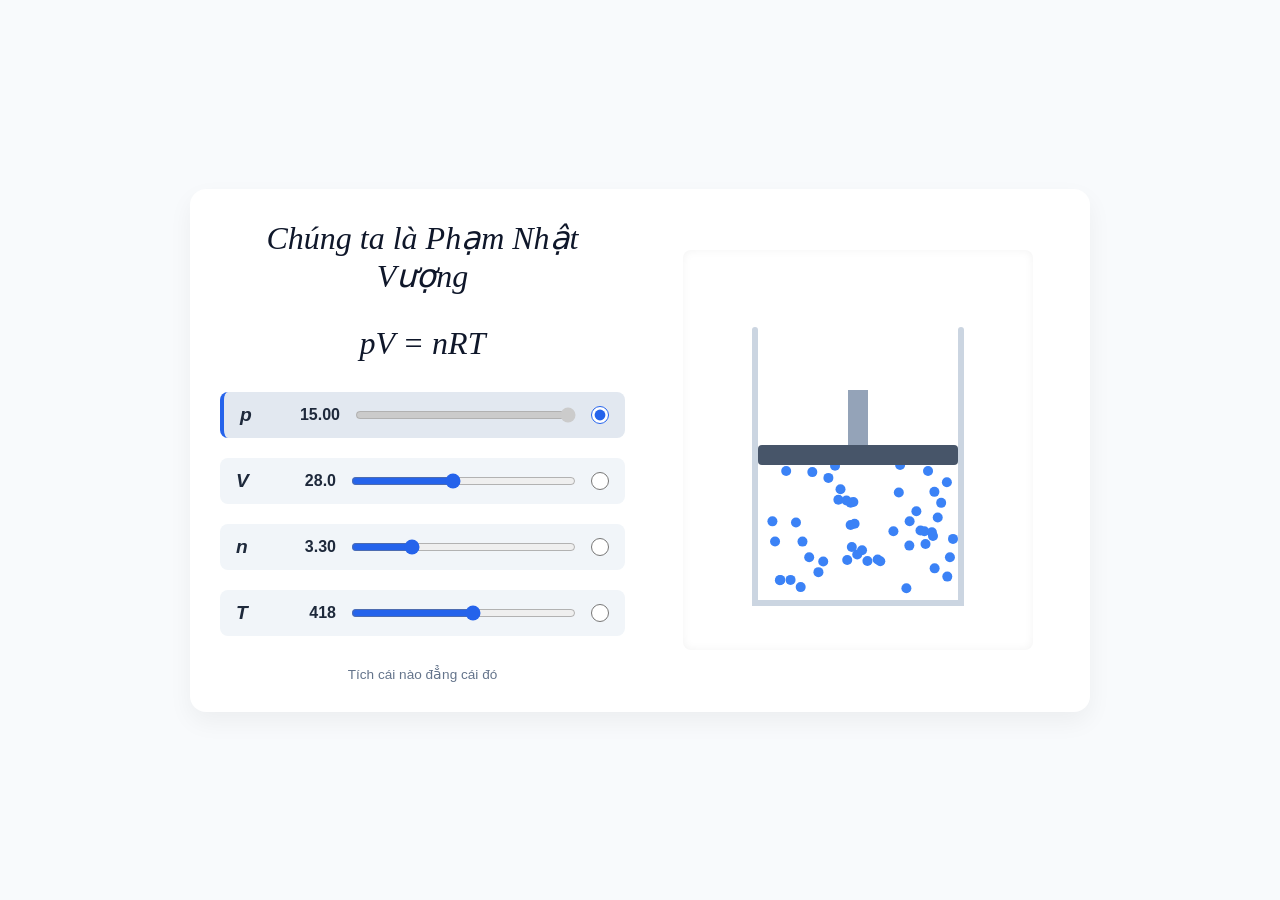
==== clapeyron.html @ 9c907bd5 "Create clapeyron.html" ====
<!DOCTYPE html>
<html lang="vi">
<head>
    <meta charset="UTF-8">
    <meta name="viewport" content="width=device-width, initial-scale=1.0">
    <title>Mô phỏng Phương trình Khí lí tưởng</title>
    <style>
        :root {
            --primary-color: #2563eb;
            --bg-color: #f8fafc;
            --panel-bg: #ffffff;
            --text-color: #1e293b;
        }

        * {
            box-sizing: border-box;
            margin: 0;
            padding: 0;
            font-family: 'Segoe UI', Tahoma, Geneva, Verdana, sans-serif;
        }

        body {
            background-color: var(--bg-color);
            color: var(--text-color);
            display: flex;
            justify-content: center;
            align-items: center;
            min-height: 100vh;
            padding: 20px;
        }

        .widget-container {
            background: var(--panel-bg);
            border-radius: 16px;
            box-shadow: 0 10px 25px rgba(0, 0, 0, 0.05);
            width: 100%;
            max-width: 900px;
            display: grid;
            grid-template-columns: 1fr 1fr;
            gap: 30px;
            padding: 30px;
        }

        @media (max-width: 768px) {
            .widget-container {
                grid-template-columns: 1fr;
            }
        }

        /* Thống số bên trái */
        .control-panel {
            display: flex;
            flex-direction: column;
            justify-content: center;
        }

        .equation {
            font-size: 2rem;
            text-align: center;
            margin-bottom: 30px;
            font-style: italic;
            font-family: 'Times New Roman', Times, serif;
            color: #0f172a;
        }

        .equation font {
            font-weight: bold;
        }

        .control-group {
            display: flex;
            align-items: center;
            margin-bottom: 20px;
            background: #f1f5f9;
            padding: 12px 16px;
            border-radius: 8px;
            position: relative;
        }

        .control-group.fixed {
            background: #e2e8f0;
            border-left: 4px solid var(--primary-color);
        }

        .param-label {
            width: 30px;
            font-size: 1.2rem;
            font-weight: bold;
            font-style: italic;
        }

        .param-value {
            width: 70px;
            font-size: 1rem;
            text-align: right;
            margin-right: 15px;
            font-weight: 600;
        }

        .slider-wrapper {
            flex-grow: 1;
            display: flex;
            align-items: center;
        }

        input[type="range"] {
            width: 100%;
            accent-color: var(--primary-color);
            cursor: pointer;
        }

        input[type="range"]:disabled {
            cursor: not-allowed;
            accent-color: #94a3b8;
        }

        .radio-select {
            margin-left: 15px;
            cursor: pointer;
            width: 18px;
            height: 18px;
            accent-color: var(--primary-color);
        }

        .note {
            font-size: 0.85rem;
            color: #64748b;
            margin-top: 10px;
            text-align: center;
        }

        /* Mô phỏng bên phải */
        .simulation-panel {
            display: flex;
            flex-direction: column;
            align-items: center;
            justify-content: center;
        }

        canvas {
            background: #fff;
            border-radius: 8px;
            box-shadow: inset 0 0 10px rgba(0,0,0,0.05);
        }
    </style>
</head>
<body>

<div class="widget-container">
    <div class="control-panel">
    
        <div class="equation">Chúng ta là Phạm Nhật Vượng</div>
        <div class="equation">pV = nRT</div>
       
        
        <div class="control-group" id="group-P">
            <span class="param-label">p</span>
            <span class="param-value" id="val-P">4.09</span>
            <div class="slider-wrapper">
                <input type="range" id="slide-P" min="1" max="15" step="0.01" value="4.09">
            </div>
            <input type="radio" name="fixed-param" class="radio-select" value="P" checked title="Tính đại lượng này">
        </div>

        <div class="control-group" id="group-V">
            <span class="param-label">V</span>
            <span class="param-value" id="val-V">28.0</span>
            <div class="slider-wrapper">
                <input type="range" id="slide-V" min="10" max="50" step="0.1" value="28.0">
            </div>
            <input type="radio" name="fixed-param" class="radio-select" value="V" title="Tính đại lượng này">
        </div>

        <div class="control-group" id="group-n">
            <span class="param-label">n</span>
            <span class="param-value" id="val-n">3.30</span>
            <div class="slider-wrapper">
                <input type="range" id="slide-n" min="1" max="10" step="0.1" value="3.30">
            </div>
            <input type="radio" name="fixed-param" class="radio-select" value="n" title="Tính đại lượng này">
        </div>

        <div class="control-group" id="group-T">
            <span class="param-label">T</span>
            <span class="param-value" id="val-T">418.0</span>
            <div class="slider-wrapper">
                <input type="range" id="slide-T" min="200" max="600" step="1" value="418.0">
            </div>
            <input type="radio" name="fixed-param" class="radio-select" value="T" title="Tính đại lượng này">
        </div>

        <div class="note">Tích cái nào đẳng cái đó </div>
    </div>

    <div class="simulation-panel">
        <canvas id="simCanvas" width="350" height="400"></canvas>
    </div>
</div>

<script>
    // Khởi tạo các phần tử DOM
    const sliders = {
        P: document.getElementById('slide-P'),
        V: document.getElementById('slide-V'),
        n: document.getElementById('slide-n'),
        T: document.getElementById('slide-T')
    };
    const values = {
        P: document.getElementById('val-P'),
        V: document.getElementById('val-V'),
        n: document.getElementById('val-n'),
        T: document.getElementById('val-T')
    };
    const groups = {
        P: document.getElementById('group-P'),
        V: document.getElementById('group-V'),
        n: document.getElementById('group-n'),
        T: document.getElementById('group-T')
    };
    
    const R = 8.31; // Hằng số khí lí tưởng
    let targetParam = 'P'; // Đại lượng sẽ tự động tính toán bằng phương trình

    // Cập nhật trạng thái kích hoạt/vô hiệu hóa slider dựa vào Radio được chọn
    function updateRadioState() {
        targetParam = document.querySelector('input[name="fixed-param"]:checked').value;
        
        Object.keys(sliders).forEach(key => {
            if (key === targetParam) {
                sliders[key].disabled = true;
                groups[key].classList.add('fixed');
            } else {
                sliders[key].disabled = false;
                groups[key].classList.remove('fixed');
            }
        });
        calculate();
    }

    // Tính toán giá trị dựa theo phương trình pV = nRT
    function calculate() {
        let p = parseFloat(sliders.P.value);
        let v = parseFloat(sliders.V.value);
        let n = parseFloat(sliders.n.value);
        let t = parseFloat(sliders.T.value);

        if (targetParam === 'P') {
            p = (n * R * t) / v;
            sliders.P.value = p.toFixed(2);
        } else if (targetParam === 'V') {
            v = (n * R * t) / p;
            sliders.V.value = v.toFixed(1);
        } else if (targetParam === 'n') {
            n = (p * v) / (R * t);
            sliders.n.value = n.toFixed(2);
        } else if (targetParam === 'T') {
            t = (p * v) / (n * R);
            sliders.T.value = t.toFixed(0);
        }

        // Hiển thị text số liệu ra màn hình
        values.P.innerText = parseFloat(sliders.P.value).toFixed(2);
        values.V.innerText = parseFloat(sliders.V.value).toFixed(1);
        values.n.innerText = parseFloat(sliders.n.value).toFixed(2);
        values.T.innerText = parseFloat(sliders.T.value).toFixed(0);

        // Cập nhật lại số lượng hạt tương ứng với n
        adjustParticleCount(Math.round(n * 15)); 
    }

    // Lắng nghe sự kiện thay đổi dữ liệu
    document.querySelectorAll('input[name="fixed-param"]').forEach(radio => {
        radio.addEventListener('change', updateRadioState);
    });

    Object.keys(sliders).forEach(key => {
        sliders[key].addEventListener('input', calculate);
    });


    // --- PHẦN ĐỒ HỌA MÔ PHỎNG (CANVAS) ---
    const canvas = document.getElementById('simCanvas');
    const ctx = canvas.getContext('2d');

    let particles = [];

    class Particle {
        constructor(x, y, pistonY) {
            this.x = x;
            this.y = y;
            // Tốc độ hạt phụ thuộc căn bậc hai của Nhiệt độ T (Động năng phân tử)
            const T = parseFloat(sliders.T.value);
            const speedMultiplier = Math.sqrt(T) * 0.15;
            
            const angle = Math.random() * Math.PI * 2;
            this.vx = Math.cos(angle) * speedMultiplier;
            this.vy = Math.sin(angle) * speedMultiplier;
            this.radius = 5;
        }

        update(pistonY, speedMultiplier) {
            // Chuẩn hóa vận tốc theo nhiệt độ thực tế liên tục
            const angle = Math.atan2(this.vy, this.vx);
            this.vx = Math.cos(angle) * speedMultiplier;
            this.vy = Math.sin(angle) * speedMultiplier;

            this.x += this.vx;
            this.y += this.vy;

            // Va chạm thành xilanh bên trái/phải
            if (this.x - this.radius < 75) {
                this.x = 75 + this.radius;
                this.vx *= -1;
            }
            if (this.x + this.radius > 275) {
                this.x = 275 - this.radius;
                this.vx *= -1;
            }
            // Va chạm đáy xilanh
            if (this.y + this.radius > 350) {
                this.y = 350 - this.radius;
                this.vy *= -1;
            }
            // Va chạm nắp Piston di động
            if (this.y - this.radius < pistonY) {
                this.y = pistonY + this.radius;
                this.vy *= -1;
            }
        }

        draw() {
            ctx.beginPath();
            ctx.arc(this.x, this.y, this.radius, 0, Math.PI * 2);
            ctx.fillStyle = '#3b82f6';
            ctx.fill();
            ctx.closePath();
        }
    }

    // Điều chỉnh tăng giảm số hạt mượt mà
    function adjustParticleCount(targetCount) {
        const currentV = parseFloat(sliders.V.value);
        // Chiều cao piston tỷ lệ nghịch với thể tích V
        const pistonY = 350 - (currentV * 5); 

        while (particles.length < targetCount) {
            const x = 75 + Math.random() * 200;
            const y = pistonY + 10 + Math.random() * (340 - pistonY - 10);
            particles.push(new Particle(x, y, pistonY));
        }
        while (particles.length > targetCount) {
            particles.pop();
        }
    }

    // Vòng lặp vẽ đồ họa hoạt cảnh liên tục
    function animate() {
        ctx.clearRect(0, 0, canvas.width, canvas.height);

        const currentV = parseFloat(sliders.V.value);
        const currentT = parseFloat(sliders.T.value);
        
        // Tính toán vị trí Piston dựa trên thể tích V (thể tích càng lớn piston càng cao)
        const pistonY = 350 - (currentV * 5); 
        const speedMultiplier = Math.sqrt(currentT) * 0.15; // Tốc độ hạt theo T

        // 1. Vẽ thành Xilanh (màu xám nhạt)
        ctx.strokeStyle = '#cbd5e1';
        ctx.lineWidth = 6;
        ctx.lineCap = 'round';
        ctx.beginPath();
        ctx.moveTo(72, 80);
        ctx.lineTo(72, 353);
        ctx.lineTo(278, 353);
        ctx.lineTo(278, 80);
        ctx.stroke();

        // 2. Cập nhật và vẽ các phân tử khí bên trong
        particles.forEach(p => {
            p.update(pistonY, speedMultiplier);
            p.draw();
        });

        // 3. Vẽ đĩa Piston chặn khí (Màu xám đậm)
        ctx.fillStyle = '#475569';
        ctx.beginPath();
        ctx.roundRect(75, pistonY - 15, 200, 20, 4);
        ctx.fill();

        // Vẽ tay cầm Piston kéo dài lên trên
        ctx.fillStyle = '#94a3b8';
        ctx.fillRect(165, pistonY - 70, 20, 55);

        requestAnimationFrame(animate);
    }

    // Khởi chạy ứng dụng ban đầu
    updateRadioState();
    animate();
</script>

</body>
</html>
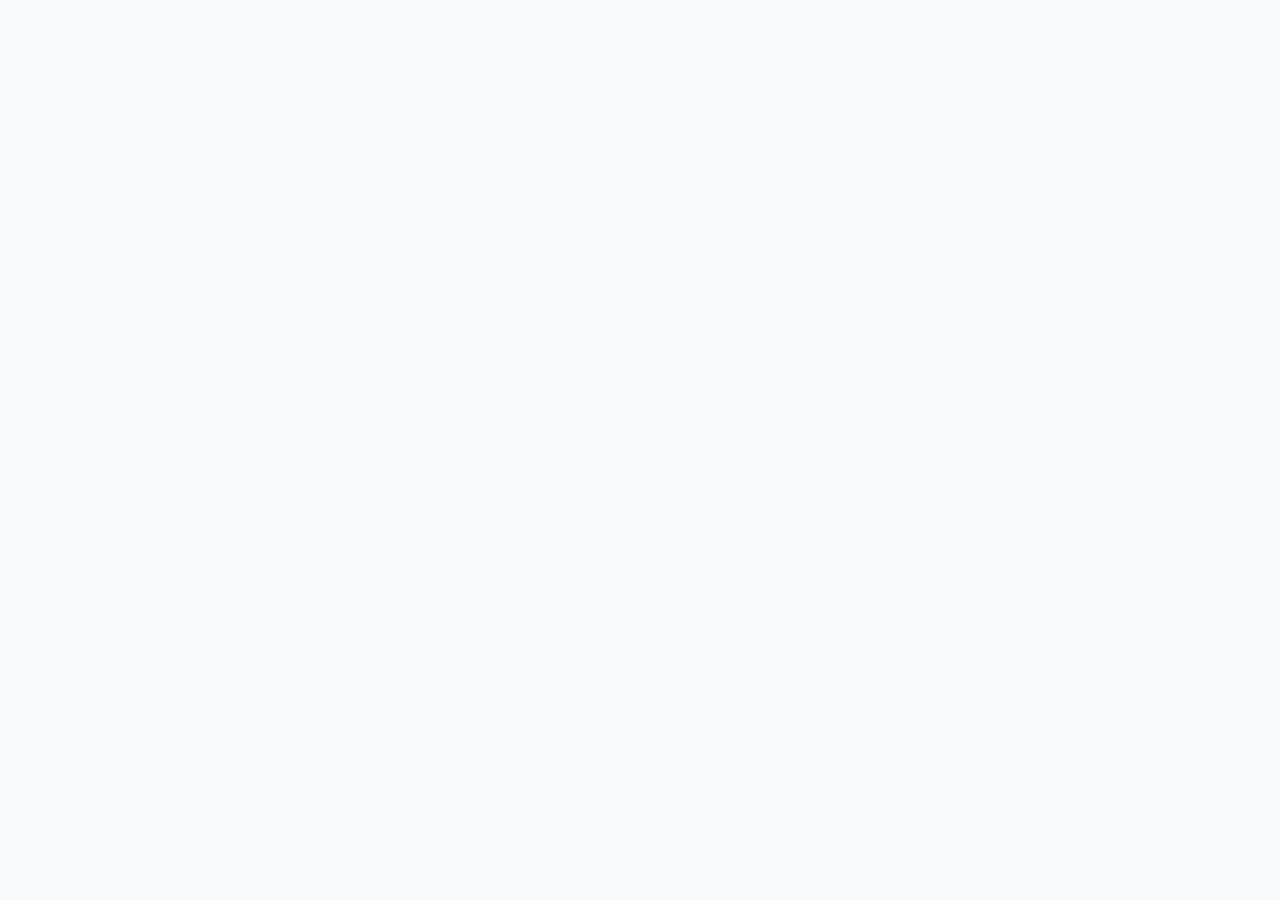
==== commit a64366db: "Update clapeyron.html" ====
--- a/clapeyron.html
+++ b/clapeyron.html
@@ -47,7 +47,6 @@
             }
         }
 
-        /* Thống số bên trái */
         .control-panel {
             display: flex;
             flex-direction: column;
@@ -67,337 +66,4 @@
             font-weight: bold;
         }
 
-        .control-group {
-            display: flex;
-            align-items: center;
-            margin-bottom: 20px;
-            background: #f1f5f9;
-            padding: 12px 16px;
-            border-radius: 8px;
-            position: relative;
-        }
-
-        .control-group.fixed {
-            background: #e2e8f0;
-            border-left: 4px solid var(--primary-color);
-        }
-
-        .param-label {
-            width: 30px;
-            font-size: 1.2rem;
-            font-weight: bold;
-            font-style: italic;
-        }
-
-        .param-value {
-            width: 70px;
-            font-size: 1rem;
-            text-align: right;
-            margin-right: 15px;
-            font-weight: 600;
-        }
-
-        .slider-wrapper {
-            flex-grow: 1;
-            display: flex;
-            align-items: center;
-        }
-
-        input[type="range"] {
-            width: 100%;
-            accent-color: var(--primary-color);
-            cursor: pointer;
-        }
-
-        input[type="range"]:disabled {
-            cursor: not-allowed;
-            accent-color: #94a3b8;
-        }
-
-        .radio-select {
-            margin-left: 15px;
-            cursor: pointer;
-            width: 18px;
-            height: 18px;
-            accent-color: var(--primary-color);
-        }
-
-        .note {
-            font-size: 0.85rem;
-            color: #64748b;
-            margin-top: 10px;
-            text-align: center;
-        }
-
-        /* Mô phỏng bên phải */
-        .simulation-panel {
-            display: flex;
-            flex-direction: column;
-            align-items: center;
-            justify-content: center;
-        }
-
-        canvas {
-            background: #fff;
-            border-radius: 8px;
-            box-shadow: inset 0 0 10px rgba(0,0,0,0.05);
-        }
-    </style>
-</head>
-<body>
-
-<div class="widget-container">
-    <div class="control-panel">
-    
-        <div class="equation">Chúng ta là Phạm Nhật Vượng</div>
-        <div class="equation">pV = nRT</div>
-       
-        
-        <div class="control-group" id="group-P">
-            <span class="param-label">p</span>
-            <span class="param-value" id="val-P">4.09</span>
-            <div class="slider-wrapper">
-                <input type="range" id="slide-P" min="1" max="15" step="0.01" value="4.09">
-            </div>
-            <input type="radio" name="fixed-param" class="radio-select" value="P" checked title="Tính đại lượng này">
-        </div>
-
-        <div class="control-group" id="group-V">
-            <span class="param-label">V</span>
-            <span class="param-value" id="val-V">28.0</span>
-            <div class="slider-wrapper">
-                <input type="range" id="slide-V" min="10" max="50" step="0.1" value="28.0">
-            </div>
-            <input type="radio" name="fixed-param" class="radio-select" value="V" title="Tính đại lượng này">
-        </div>
-
-        <div class="control-group" id="group-n">
-            <span class="param-label">n</span>
-            <span class="param-value" id="val-n">3.30</span>
-            <div class="slider-wrapper">
-                <input type="range" id="slide-n" min="1" max="10" step="0.1" value="3.30">
-            </div>
-            <input type="radio" name="fixed-param" class="radio-select" value="n" title="Tính đại lượng này">
-        </div>
-
-        <div class="control-group" id="group-T">
-            <span class="param-label">T</span>
-            <span class="param-value" id="val-T">418.0</span>
-            <div class="slider-wrapper">
-                <input type="range" id="slide-T" min="200" max="600" step="1" value="418.0">
-            </div>
-            <input type="radio" name="fixed-param" class="radio-select" value="T" title="Tính đại lượng này">
-        </div>
-
-        <div class="note">Tích cái nào đẳng cái đó </div>
-    </div>
-
-    <div class="simulation-panel">
-        <canvas id="simCanvas" width="350" height="400"></canvas>
-    </div>
-</div>
-
-<script>
-    // Khởi tạo các phần tử DOM
-    const sliders = {
-        P: document.getElementById('slide-P'),
-        V: document.getElementById('slide-V'),
-        n: document.getElementById('slide-n'),
-        T: document.getElementById('slide-T')
-    };
-    const values = {
-        P: document.getElementById('val-P'),
-        V: document.getElementById('val-V'),
-        n: document.getElementById('val-n'),
-        T: document.getElementById('val-T')
-    };
-    const groups = {
-        P: document.getElementById('group-P'),
-        V: document.getElementById('group-V'),
-        n: document.getElementById('group-n'),
-        T: document.getElementById('group-T')
-    };
-    
-    const R = 8.31; // Hằng số khí lí tưởng
-    let targetParam = 'P'; // Đại lượng sẽ tự động tính toán bằng phương trình
-
-    // Cập nhật trạng thái kích hoạt/vô hiệu hóa slider dựa vào Radio được chọn
-    function updateRadioState() {
-        targetParam = document.querySelector('input[name="fixed-param"]:checked').value;
-        
-        Object.keys(sliders).forEach(key => {
-            if (key === targetParam) {
-                sliders[key].disabled = true;
-                groups[key].classList.add('fixed');
-            } else {
-                sliders[key].disabled = false;
-                groups[key].classList.remove('fixed');
-            }
-        });
-        calculate();
-    }
-
-    // Tính toán giá trị dựa theo phương trình pV = nRT
-    function calculate() {
-        let p = parseFloat(sliders.P.value);
-        let v = parseFloat(sliders.V.value);
-        let n = parseFloat(sliders.n.value);
-        let t = parseFloat(sliders.T.value);
-
-        if (targetParam === 'P') {
-            p = (n * R * t) / v;
-            sliders.P.value = p.toFixed(2);
-        } else if (targetParam === 'V') {
-            v = (n * R * t) / p;
-            sliders.V.value = v.toFixed(1);
-        } else if (targetParam === 'n') {
-            n = (p * v) / (R * t);
-            sliders.n.value = n.toFixed(2);
-        } else if (targetParam === 'T') {
-            t = (p * v) / (n * R);
-            sliders.T.value = t.toFixed(0);
-        }
-
-        // Hiển thị text số liệu ra màn hình
-        values.P.innerText = parseFloat(sliders.P.value).toFixed(2);
-        values.V.innerText = parseFloat(sliders.V.value).toFixed(1);
-        values.n.innerText = parseFloat(sliders.n.value).toFixed(2);
-        values.T.innerText = parseFloat(sliders.T.value).toFixed(0);
-
-        // Cập nhật lại số lượng hạt tương ứng với n
-        adjustParticleCount(Math.round(n * 15)); 
-    }
-
-    // Lắng nghe sự kiện thay đổi dữ liệu
-    document.querySelectorAll('input[name="fixed-param"]').forEach(radio => {
-        radio.addEventListener('change', updateRadioState);
-    });
-
-    Object.keys(sliders).forEach(key => {
-        sliders[key].addEventListener('input', calculate);
-    });
-
-
-    // --- PHẦN ĐỒ HỌA MÔ PHỎNG (CANVAS) ---
-    const canvas = document.getElementById('simCanvas');
-    const ctx = canvas.getContext('2d');
-
-    let particles = [];
-
-    class Particle {
-        constructor(x, y, pistonY) {
-            this.x = x;
-            this.y = y;
-            // Tốc độ hạt phụ thuộc căn bậc hai của Nhiệt độ T (Động năng phân tử)
-            const T = parseFloat(sliders.T.value);
-            const speedMultiplier = Math.sqrt(T) * 0.15;
-            
-            const angle = Math.random() * Math.PI * 2;
-            this.vx = Math.cos(angle) * speedMultiplier;
-            this.vy = Math.sin(angle) * speedMultiplier;
-            this.radius = 5;
-        }
-
-        update(pistonY, speedMultiplier) {
-            // Chuẩn hóa vận tốc theo nhiệt độ thực tế liên tục
-            const angle = Math.atan2(this.vy, this.vx);
-            this.vx = Math.cos(angle) * speedMultiplier;
-            this.vy = Math.sin(angle) * speedMultiplier;
-
-            this.x += this.vx;
-            this.y += this.vy;
-
-            // Va chạm thành xilanh bên trái/phải
-            if (this.x - this.radius < 75) {
-                this.x = 75 + this.radius;
-                this.vx *= -1;
-            }
-            if (this.x + this.radius > 275) {
-                this.x = 275 - this.radius;
-                this.vx *= -1;
-            }
-            // Va chạm đáy xilanh
-            if (this.y + this.radius > 350) {
-                this.y = 350 - this.radius;
-                this.vy *= -1;
-            }
-            // Va chạm nắp Piston di động
-            if (this.y - this.radius < pistonY) {
-                this.y = pistonY + this.radius;
-                this.vy *= -1;
-            }
-        }
-
-        draw() {
-            ctx.beginPath();
-            ctx.arc(this.x, this.y, this.radius, 0, Math.PI * 2);
-            ctx.fillStyle = '#3b82f6';
-            ctx.fill();
-            ctx.closePath();
-        }
-    }
-
-    // Điều chỉnh tăng giảm số hạt mượt mà
-    function adjustParticleCount(targetCount) {
-        const currentV = parseFloat(sliders.V.value);
-        // Chiều cao piston tỷ lệ nghịch với thể tích V
-        const pistonY = 350 - (currentV * 5); 
-
-        while (particles.length < targetCount) {
-            const x = 75 + Math.random() * 200;
-            const y = pistonY + 10 + Math.random() * (340 - pistonY - 10);
-            particles.push(new Particle(x, y, pistonY));
-        }
-        while (particles.length > targetCount) {
-            particles.pop();
-        }
-    }
-
-    // Vòng lặp vẽ đồ họa hoạt cảnh liên tục
-    function animate() {
-        ctx.clearRect(0, 0, canvas.width, canvas.height);
-
-        const currentV = parseFloat(sliders.V.value);
-        const currentT = parseFloat(sliders.T.value);
-        
-        // Tính toán vị trí Piston dựa trên thể tích V (thể tích càng lớn piston càng cao)
-        const pistonY = 350 - (currentV * 5); 
-        const speedMultiplier = Math.sqrt(currentT) * 0.15; // Tốc độ hạt theo T
-
-        // 1. Vẽ thành Xilanh (màu xám nhạt)
-        ctx.strokeStyle = '#cbd5e1';
-        ctx.lineWidth = 6;
-        ctx.lineCap = 'round';
-        ctx.beginPath();
-        ctx.moveTo(72, 80);
-        ctx.lineTo(72, 353);
-        ctx.lineTo(278, 353);
-        ctx.lineTo(278, 80);
-        ctx.stroke();
-
-        // 2. Cập nhật và vẽ các phân tử khí bên trong
-        particles.forEach(p => {
-            p.update(pistonY, speedMultiplier);
-            p.draw();
-        });
-
-        // 3. Vẽ đĩa Piston chặn khí (Màu xám đậm)
-        ctx.fillStyle = '#475569';
-        ctx.beginPath();
-        ctx.roundRect(75, pistonY - 15, 200, 20, 4);
-        ctx.fill();
-
-        // Vẽ tay cầm Piston kéo dài lên trên
-        ctx.fillStyle = '#94a3b8';
-        ctx.fillRect(165, pistonY - 70, 20, 55);
-
-        requestAnimationFrame(animate);
-    }
-
-    // Khởi chạy ứng dụng ban đầu
-    updateRadioState();
-    animate();
-</script>
-
-</body>
-</html>
+        .control-
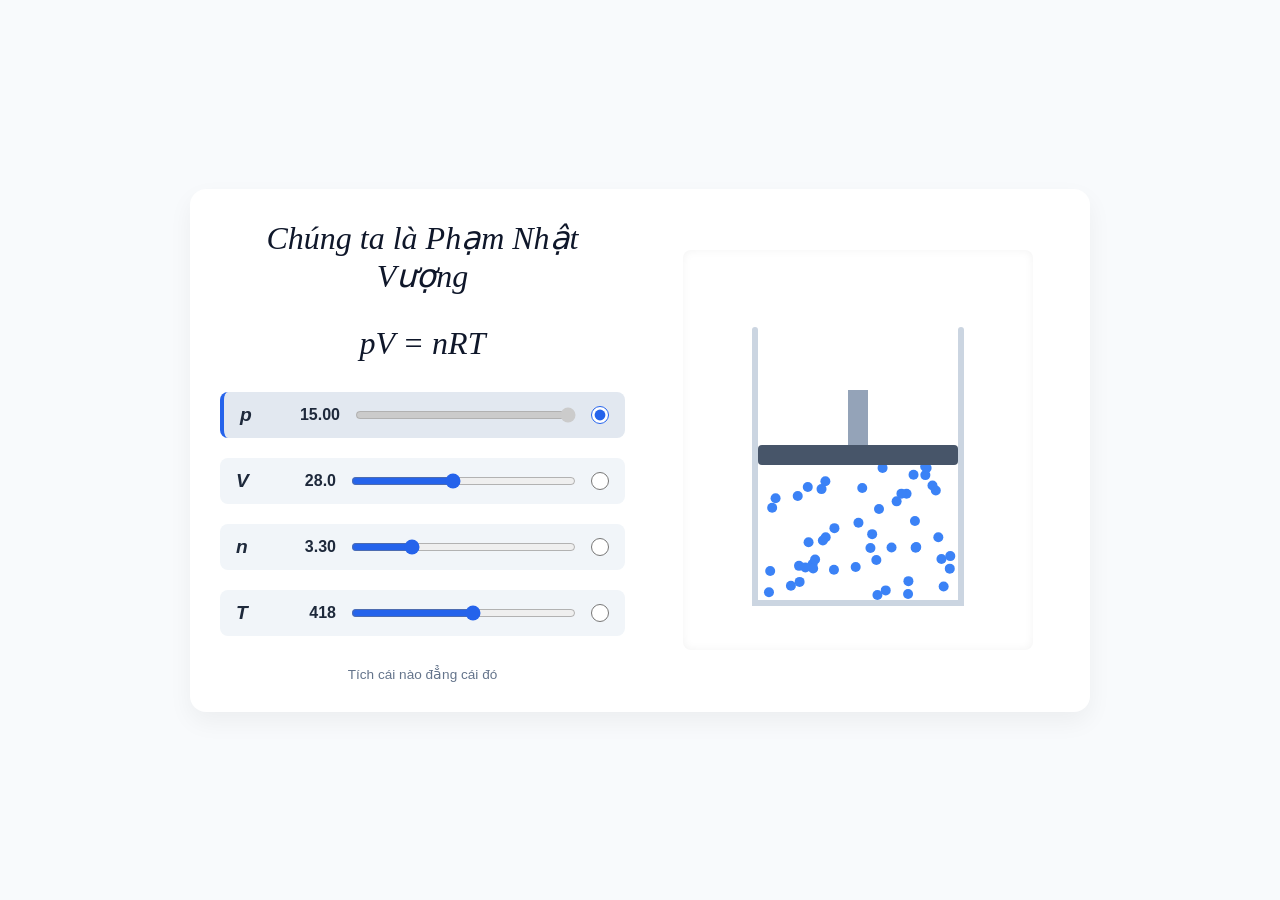
==== commit 510a7104: "Update clapeyron.html" ====
--- a/clapeyron.html
+++ b/clapeyron.html
@@ -66,4 +66,313 @@
             font-weight: bold;
         }
 
-        .control-
+        .control-group {
+            display: flex;
+            align-items: center;
+            margin-bottom: 20px;
+            background: #f1f5f9;
+            padding: 12px 16px;
+            border-radius: 8px;
+            position: relative;
+        }
+
+        .control-group.fixed {
+            background: #e2e8f0;
+            border-left: 4px solid var(--primary-color);
+        }
+
+        .param-label {
+            width: 30px;
+            font-size: 1.2rem;
+            font-weight: bold;
+            font-style: italic;
+        }
+
+        .param-value {
+            width: 70px;
+            font-size: 1rem;
+            text-align: right;
+            margin-right: 15px;
+            font-weight: 600;
+        }
+
+        .slider-wrapper {
+            flex-grow: 1;
+            display: flex;
+            align-items: center;
+        }
+
+        input[type="range"] {
+            width: 100%;
+            accent-color: var(--primary-color);
+            cursor: pointer;
+        }
+
+        input[type="range"]:disabled {
+            cursor: not-allowed;
+            accent-color: #94a3b8;
+        }
+
+        .radio-select {
+            margin-left: 15px;
+            cursor: pointer;
+            width: 18px;
+            height: 18px;
+            accent-color: var(--primary-color);
+        }
+
+        .note {
+            font-size: 0.85rem;
+            color: #64748b;
+            margin-top: 10px;
+            text-align: center;
+        }
+
+        .simulation-panel {
+            display: flex;
+            flex-direction: column;
+            align-items: center;
+            justify-content: center;
+        }
+
+        canvas {
+            background: #fff;
+            border-radius: 8px;
+            box-shadow: inset 0 0 10px rgba(0,0,0,0.05);
+        }
+    </style>
+</head>
+<body>
+
+<div class="widget-container">
+    <div class="control-panel">
+        <div class="equation">Chúng ta là Phạm Nhật Vượng</div>
+        <div class="equation">pV = nRT</div>
+        
+        <div class="control-group" id="group-P">
+            <span class="param-label">p</span>
+            <span class="param-value" id="val-P">4.09</span>
+            <div class="slider-wrapper">
+                <input type="range" id="slide-P" min="1" max="15" step="0.01" value="4.09">
+            </div>
+            <input type="radio" name="fixed-param" class="radio-select" value="P" checked title="Tính đại lượng này">
+        </div>
+
+        <div class="control-group" id="group-V">
+            <span class="param-label">V</span>
+            <span class="param-value" id="val-V">28.0</span>
+            <div class="slider-wrapper">
+                <input type="range" id="slide-V" min="10" max="50" step="0.1" value="28.0">
+            </div>
+            <input type="radio" name="fixed-param" class="radio-select" value="V" title="Tính đại lượng này">
+        </div>
+
+        <div class="control-group" id="group-n">
+            <span class="param-label">n</span>
+            <span class="param-value" id="val-n">3.30</span>
+            <div class="slider-wrapper">
+                <input type="range" id="slide-n" min="1" max="10" step="0.1" value="3.30">
+            </div>
+            <input type="radio" name="fixed-param" class="radio-select" value="n" title="Tính đại lượng này">
+        </div>
+
+        <div class="control-group" id="group-T">
+            <span class="param-label">T</span>
+            <span class="param-value" id="val-T">418.0</span>
+            <div class="slider-wrapper">
+                <input type="range" id="slide-T" min="200" max="600" step="1" value="418.0">
+            </div>
+            <input type="radio" name="fixed-param" class="radio-select" value="T" title="Tính đại lượng này">
+        </div>
+
+        <div class="note">Tích cái nào đẳng cái đó </div>
+    </div>
+
+    <div class="simulation-panel">
+        <canvas id="simCanvas" width="350" height="400"></canvas>
+    </div>
+</div>
+
+<script>
+    const sliders = {
+        P: document.getElementById('slide-P'),
+        V: document.getElementById('slide-V'),
+        n: document.getElementById('slide-n'),
+        T: document.getElementById('slide-T')
+    };
+    const values = {
+        P: document.getElementById('val-P'),
+        V: document.getElementById('val-V'),
+        n: document.getElementById('val-n'),
+        T: document.getElementById('val-T')
+    };
+    const groups = {
+        P: document.getElementById('group-P'),
+        V: document.getElementById('group-V'),
+        n: document.getElementById('group-n'),
+        T: document.getElementById('group-T')
+    };
+    
+    const R = 8.31;
+    let targetParam = 'P';
+
+    function updateRadioState() {
+        targetParam = document.querySelector('input[name="fixed-param"]:checked').value;
+        
+        Object.keys(sliders).forEach(key => {
+            if (key === targetParam) {
+                sliders[key].disabled = true;
+                groups[key].classList.add('fixed');
+            } else {
+                sliders[key].disabled = false;
+                groups[key].classList.remove('fixed');
+            }
+        });
+        calculate();
+    }
+
+    function calculate() {
+        let p = parseFloat(sliders.P.value);
+        let v = parseFloat(sliders.V.value);
+        let n = parseFloat(sliders.n.value);
+        let t = parseFloat(sliders.T.value);
+
+        if (targetParam === 'P') {
+            p = (n * R * t) / v;
+            sliders.P.value = p.toFixed(2);
+        } else if (targetParam === 'V') {
+            v = (n * R * t) / p;
+            sliders.V.value = v.toFixed(1);
+        } else if (targetParam === 'n') {
+            n = (p * v) / (R * t);
+            sliders.n.value = n.toFixed(2);
+        } else if (targetParam === 'T') {
+            t = (p * v) / (n * R);
+            sliders.T.value = t.toFixed(0);
+        }
+
+        values.P.innerText = parseFloat(sliders.P.value).toFixed(2);
+        values.V.innerText = parseFloat(sliders.V.value).toFixed(1);
+        values.n.innerText = parseFloat(sliders.n.value).toFixed(2);
+        values.T.innerText = parseFloat(sliders.T.value).toFixed(0);
+
+        adjustParticleCount(Math.round(n * 15)); 
+    }
+
+    document.querySelectorAll('input[name="fixed-param"]').forEach(radio => {
+        radio.addEventListener('change', updateRadioState);
+    });
+
+    Object.keys(sliders).forEach(key => {
+        sliders[key].addEventListener('input', calculate);
+    });
+
+
+    const canvas = document.getElementById('simCanvas');
+    const ctx = canvas.getContext('2d');
+
+    let particles = [];
+
+    class Particle {
+        constructor(x, y, pistonY) {
+            this.x = x;
+            this.y = y;
+            const T = parseFloat(sliders.T.value);
+            const speedMultiplier = Math.sqrt(T) * 0.15;
+            
+            const angle = Math.random() * Math.PI * 2;
+            this.vx = Math.cos(angle) * speedMultiplier;
+            this.vy = Math.sin(angle) * speedMultiplier;
+            this.radius = 5;
+        }
+
+        update(pistonY, speedMultiplier) {
+            const angle = Math.atan2(this.vy, this.vx);
+            this.vx = Math.cos(angle) * speedMultiplier;
+            this.vy = Math.sin(angle) * speedMultiplier;
+
+            this.x += this.vx;
+            this.y += this.vy;
+
+            if (this.x - this.radius < 75) {
+                this.x = 75 + this.radius;
+                this.vx *= -1;
+            }
+            if (this.x + this.radius > 275) {
+                this.x = 275 - this.radius;
+                this.vx *= -1;
+            }
+            if (this.y + this.radius > 350) {
+                this.y = 350 - this.radius;
+                this.vy *= -1;
+            }
+            if (this.y - this.radius < pistonY) {
+                this.y = pistonY + this.radius;
+                this.vy *= -1;
+            }
+        }
+
+        draw() {
+            ctx.beginPath();
+            ctx.arc(this.x, this.y, this.radius, 0, Math.PI * 2);
+            ctx.fillStyle = '#3b82f6';
+            ctx.fill();
+            ctx.closePath();
+        }
+    }
+
+    function adjustParticleCount(targetCount) {
+        const currentV = parseFloat(sliders.V.value);
+        const pistonY = 350 - (currentV * 5); 
+
+        while (particles.length < targetCount) {
+            const x = 75 + Math.random() * 200;
+            const y = pistonY + 10 + Math.random() * (340 - pistonY - 10);
+            particles.push(new Particle(x, y, pistonY));
+        }
+        while (particles.length > targetCount) {
+            particles.pop();
+        }
+    }
+
+    function animate() {
+        ctx.clearRect(0, 0, canvas.width, canvas.height);
+
+        const currentV = parseFloat(sliders.V.value);
+        const currentT = parseFloat(sliders.T.value);
+        
+        const pistonY = 350 - (currentV * 5); 
+        const speedMultiplier = Math.sqrt(currentT) * 0.15;
+
+        ctx.strokeStyle = '#cbd5e1';
+        ctx.lineWidth = 6;
+        ctx.lineCap = 'round';
+        ctx.beginPath();
+        ctx.moveTo(72, 80);
+        ctx.lineTo(72, 353);
+        ctx.lineTo(278, 353);
+        ctx.lineTo(278, 80);
+        ctx.stroke();
+
+        particles.forEach(p => {
+            p.update(pistonY, speedMultiplier);
+            p.draw();
+        });
+
+        ctx.fillStyle = '#475569';
+        ctx.beginPath();
+        ctx.roundRect(75, pistonY - 15, 200, 20, 4);
+        ctx.fill();
+
+        ctx.fillStyle = '#94a3b8';
+        ctx.fillRect(165, pistonY - 70, 20, 55);
+
+        requestAnimationFrame(animate);
+    }
+
+    updateRadioState();
+    animate();
+</script>
+
+</body>
+</html>
